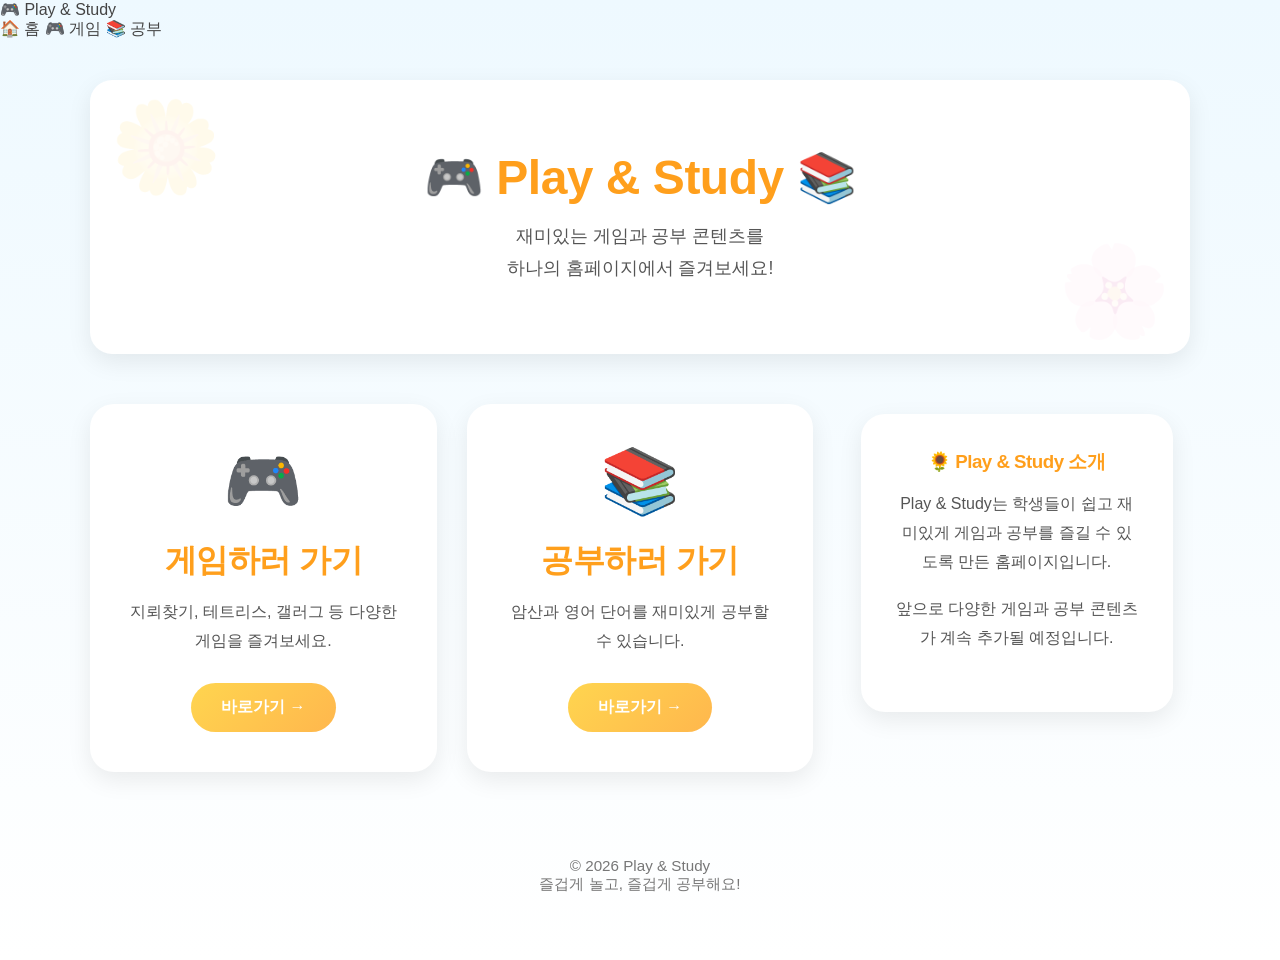
==== index.html @ 4e5a29ec "Add files via upload" ====
<!--
파일:
/index.html
-->

<!DOCTYPE html>
<html lang="ko">

<head>

<meta charset="UTF-8">

<meta name="viewport" content="width=device-width, initial-scale=1.0">

<title>Play & Study</title>

<link rel="stylesheet" href="css style.css">

</head>

<body>

<header class="site-header">

    <div class="logo">

        <a href="index.html">
            🎮 Play & Study
        </a>

    </div>

    <nav class="main-nav">

        <a href="index.html" class="active">
            🏠 홈
        </a>

        <a href="pages game_list.html">
            🎮 게임
        </a>

        <a href="pages study_list.html">
            📚 공부
        </a>

    </nav>

</header>

<section class="hero">

    <h1>🎮 Play & Study 📚</h1>

    <p>

        재미있는 게임과 공부 콘텐츠를<br>

        하나의 홈페이지에서 즐겨보세요!

    </p>

</section>

<main class="home">

    <a href="pages game_list.html" class="main-card">

        <div class="emoji">
            🎮
        </div>

        <h2>게임하러 가기</h2>

        <p>

            지뢰찾기, 테트리스, 갤러그 등

            다양한 게임을 즐겨보세요.

        </p>

        <span class="go">

            바로가기 →

        </span>

    </a>

    <a href="pages study_list.html" class="main-card">

        <div class="emoji">
            📚
        </div>

        <h2>공부하러 가기</h2>

        <p>

            암산과 영어 단어를

            재미있게 공부할 수 있습니다.

        </p>

        <span class="go">

            바로가기 →

        </span>

    </a>
    <section class="about">

        <h3>🌻 Play & Study 소개</h3>

        <p>
            Play & Study는 학생들이 쉽고 재미있게
            게임과 공부를 즐길 수 있도록 만든 홈페이지입니다.
        </p>

        <br>

        <p>
            앞으로 다양한 게임과 공부 콘텐츠가
            계속 추가될 예정입니다.
        </p>

    </section>

</main>

<footer>

    <p>
        © 2026 Play & Study
    </p>

    <p>
        즐겁게 놀고, 즐겁게 공부해요!
    </p>

</footer>
</body>

</html>
---- css style.css ----
/*
파일:
/css/style.css
*/

/* ===========================
   기본 설정
=========================== */

*{
    margin:0;
    padding:0;
    box-sizing:border-box;
}

:root{

    --sky:#eef9ff;
    --white:#ffffff;
    --yellow:#ffd54f;
    --orange:#ffb74d;
    --pink:#ff8fb1;
    --blue:#63b7ff;
    --text:#444444;

    --shadow:0 8px 24px rgba(0,0,0,.08);
    --radius:22px;

}

html{

    scroll-behavior:smooth;

}

body{

    font-family:
    Pretendard,
    "Malgun Gothic",
    sans-serif;

    background:
    linear-gradient(
        to bottom,
        #eef9ff,
        #ffffff
    );

    color:var(--text);

    min-height:100vh;

}

a{

    text-decoration:none;
    color:inherit;

}

img{

    max-width:100%;

}

/* ===========================
   Hero
=========================== */

.hero{

    width:90%;
    max-width:1100px;

    margin:40px auto;

    background:white;

    border-radius:var(--radius);

    box-shadow:var(--shadow);

    text-align:center;

    padding:70px 40px;

    position:relative;

    overflow:hidden;

}

.hero::before{

    content:"🌼";

    position:absolute;

    top:15px;
    left:20px;

    font-size:90px;

    opacity:.08;

}

.hero::after{

    content:"🌸";

    position:absolute;

    right:20px;
    bottom:10px;

    font-size:90px;

    opacity:.08;

}

.hero h1{

    color:#ff9f1c;

    font-size:3rem;

    margin-bottom:15px;

}

.hero p{

    font-size:1.1rem;

    line-height:1.8;

}

/* ===========================
   메인 카드
=========================== */

.home{

    width:90%;
    max-width:1100px;

    margin:45px auto;

    display:grid;

    grid-template-columns:
    repeat(
        auto-fit,
        minmax(320px,1fr)
    );

    gap:28px;

}

.main-card{

    background:white;

    border-radius:24px;

    padding:40px;

    box-shadow:var(--shadow);

    text-align:center;

    transition:.25s;

}

.main-card:hover{

    transform:
    translateY(-8px);

}

.main-card .emoji{

    font-size:64px;

    margin-bottom:20px;

}

.main-card h2{

    color:#ff9f1c;

    margin-bottom:15px;

    font-size:2rem;

}

.main-card p{

    line-height:1.8;

    min-height:60px;

}

.go{

    display:inline-block;

    margin-top:28px;

    background:
    linear-gradient(
        135deg,
        var(--yellow),
        var(--orange)
    );

    color:white;

    padding:14px 28px;

    border-radius:999px;

    font-weight:bold;

    transition:.25s;

}

.main-card:hover .go{

    transform:scale(1.05);

}
/* ===========================
   메인 메뉴
=========================== */

.home{

    width:90%;
    max-width:1100px;

    margin:50px auto;

    display:grid;

    grid-template-columns:repeat(auto-fit,minmax(320px,1fr));

    gap:30px;

}

.main-card{

    display:block;

    background:#fff;

    border-radius:24px;

    padding:40px;

    text-align:center;

    box-shadow:var(--shadow);

    transition:.25s;

}

.main-card:hover{

    transform:translateY(-8px);

}

.main-card .emoji{

    font-size:64px;

    margin-bottom:20px;

}

.main-card h2{

    color:#ff9f1c;

    margin-bottom:15px;

}

.main-card p{

    line-height:1.8;

    min-height:60px;

}

.go{

    display:inline-block;

    margin-top:25px;

    padding:14px 30px;

    border-radius:999px;

    background:linear-gradient(135deg,var(--yellow),var(--orange));

    color:white;

    font-weight:bold;

    transition:.25s;

}

.main-card:hover .go{

    transform:scale(1.05);

}

/* ===========================
   소개
=========================== */

.about{

    width:90%;

    max-width:1100px;

    margin:10px auto 60px;

    background:#fff;

    border-radius:24px;

    box-shadow:var(--shadow);

    padding:35px;

    text-align:center;

}

.about h3{

    color:#ff9f1c;

    margin-bottom:15px;

}

.about p{

    line-height:1.8;

}
/* ===========================
   게임 / 공부 목록
=========================== */

.list-page{

    width:90%;

    max-width:1100px;

    margin:50px auto;

    display:grid;

    grid-template-columns:repeat(auto-fit,minmax(300px,1fr));

    gap:28px;

}

.content-card{

    display:block;

    background:#ffffff;

    border-radius:24px;

    padding:35px;

    text-align:center;

    box-shadow:var(--shadow);

    transition:.25s;

}

.content-card:hover{

    transform:translateY(-8px);

}

.icon{

    font-size:64px;

    margin-bottom:20px;

}

.content-card h2{

    color:#ff9f1c;

    margin-bottom:15px;

    font-size:1.8rem;

}

.content-card p{

    line-height:1.8;

    min-height:70px;

    color:#555;

}

/* ===========================
   하단 버튼
=========================== */

.bottom-menu{

    width:90%;

    max-width:1100px;

    margin:20px auto 60px;

    text-align:center;

}

.back-btn{

    display:inline-block;

    padding:14px 34px;

    border-radius:999px;

    background:linear-gradient(
        135deg,
        var(--yellow),
        var(--orange)
    );

    color:#fff;

    font-weight:bold;

    transition:.25s;

    box-shadow:var(--shadow);

}

.back-btn:hover{

    transform:translateY(-4px);

}

/* ===========================
   작은 애니메이션
=========================== */

.main-card,
.content-card,
.back-btn{

    cursor:pointer;

}

.main-card:hover,
.content-card:hover{

    box-shadow:
    0 14px 32px rgba(0,0,0,.12);

}
/* ===========================
   Footer
=========================== */

footer{

    margin-top:40px;

    padding:35px 20px;

    text-align:center;

    color:#777;

    font-size:.95rem;

}

/* ===========================
   공통 애니메이션
=========================== */

.main-card,
.content-card,
.back-btn,
.go{

    transition:
        transform .25s,
        box-shadow .25s,
        background .25s;

}

.main-card:hover,
.content-card:hover{

    box-shadow:
        0 16px 36px rgba(0,0,0,.12);

}

.go:hover,
.back-btn:hover{

    filter:brightness(1.05);

}

/* ===========================
   공통 제목
=========================== */

.hero h1,
.main-card h2,
.content-card h2,
.about h3{

    letter-spacing:-0.5px;

}

/* ===========================
   공통 문단
=========================== */

.hero p,
.main-card p,
.content-card p,
.about p{

    color:#555;

}

/* ===========================
   링크
=========================== */

.main-card,
.content-card{

    color:inherit;

}

/* ===========================
   페이지 여백
=========================== */

body{

    padding-bottom:30px;

}
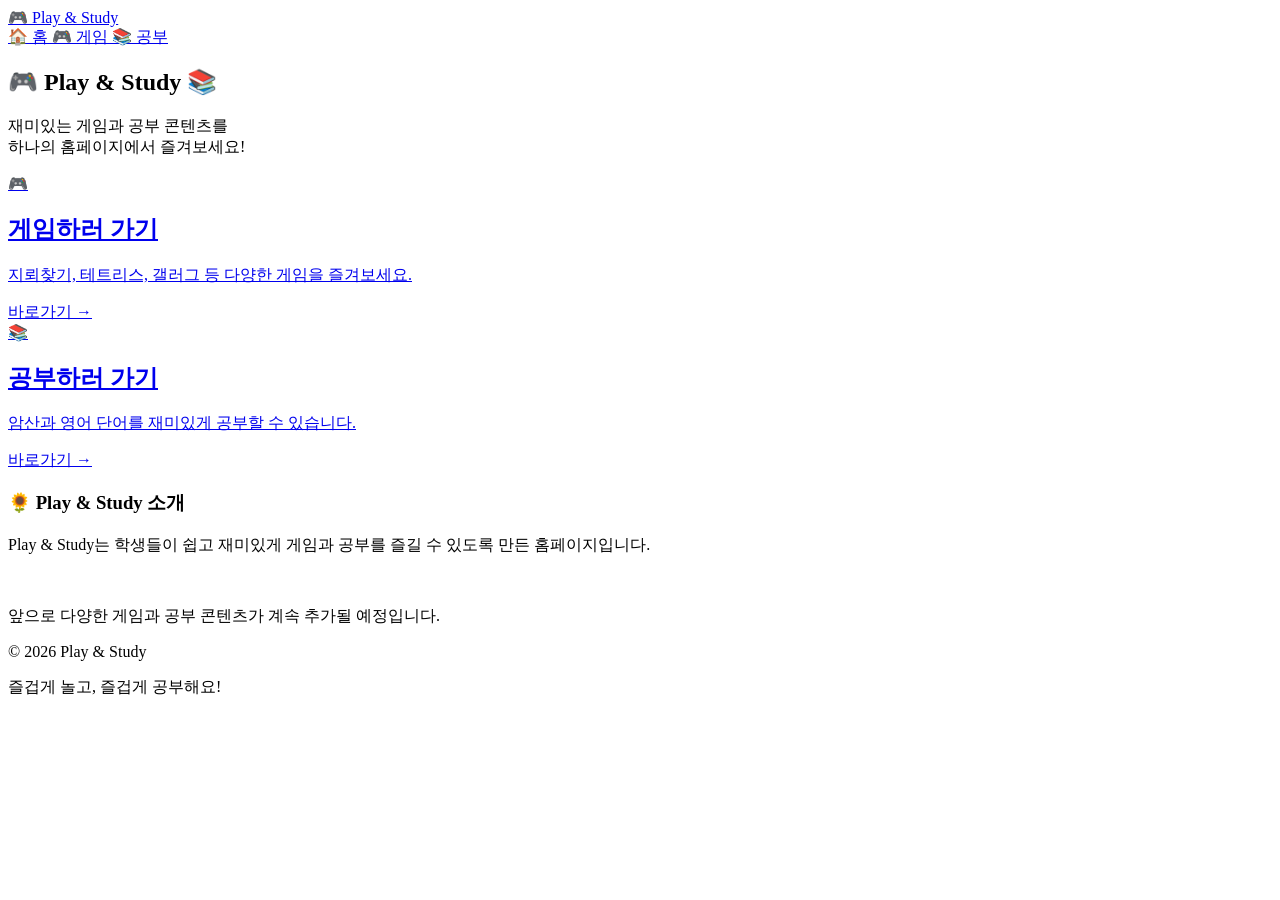
==== commit 85fa94fe: "Add files via upload" ====
--- a/index.html
+++ b/index.html
@@ -36,11 +36,11 @@
             🏠 홈
         </a>
 
-        <a href="pages game_list.html">
+        <a href="game_list.html">
             🎮 게임
         </a>
 
-        <a href="pages study_list.html">
+        <a href="study_list.html">
             📚 공부
         </a>
 
@@ -64,7 +64,7 @@
 
 <main class="home">
 
-    <a href="pages game_list.html" class="main-card">
+    <a href="game_list.html" class="main-card">
 
         <div class="emoji">
             🎮
@@ -88,7 +88,7 @@
 
     </a>
 
-    <a href="pages study_list.html" class="main-card">
+    <a href="study_list.html" class="main-card">
 
         <div class="emoji">
             📚
@@ -139,9 +139,4 @@
 
     <p>
         즐겁게 놀고, 즐겁게 공부해요!
-    </p>
-
-</footer>
-</body>
-
-</html>+    </p>
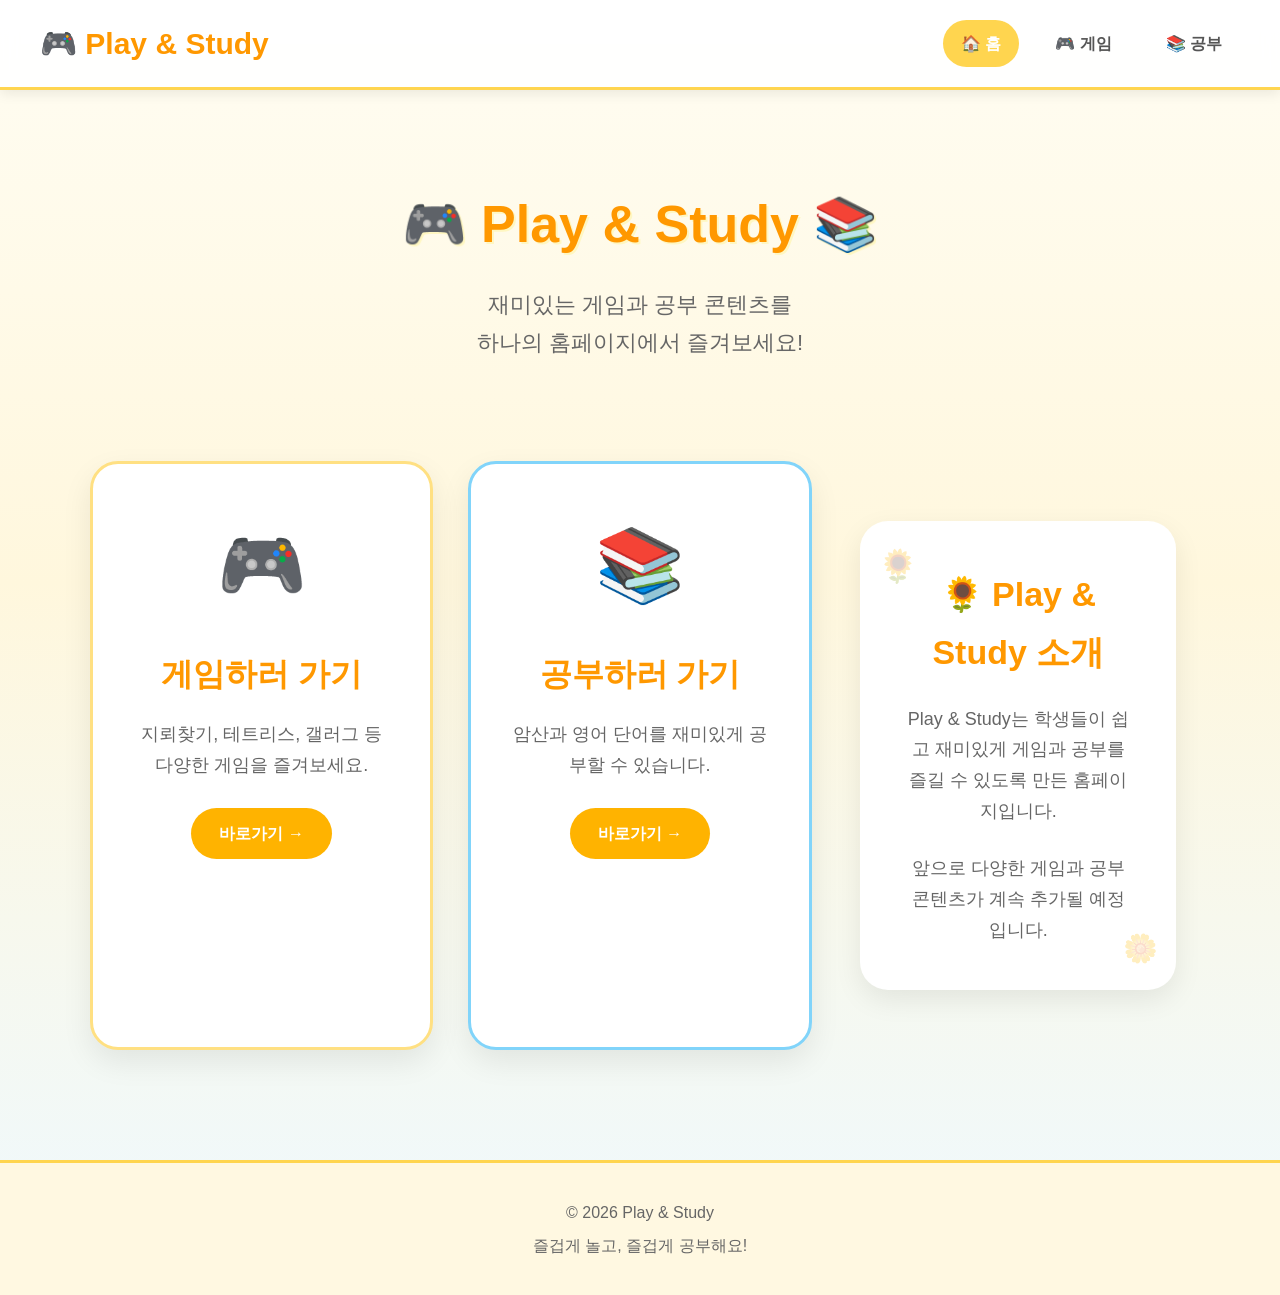
==== commit e1e2f933: "Add files via upload" ====
--- a/index.html
+++ b/index.html
@@ -14,7 +14,7 @@
 
 <title>Play & Study</title>
 
-<link rel="stylesheet" href="css style.css">
+<link rel="stylesheet" href="css/style.css">
 
 </head>
 
@@ -36,11 +36,11 @@
             🏠 홈
         </a>
 
-        <a href="game_list.html">
+        <a href="pages/game_list.html">
             🎮 게임
         </a>
 
-        <a href="study_list.html">
+        <a href="pages/study_list.html">
             📚 공부
         </a>
 
@@ -64,7 +64,7 @@
 
 <main class="home">
 
-    <a href="game_list.html" class="main-card">
+    <a href="pages/game_list.html" class="main-card">
 
         <div class="emoji">
             🎮
@@ -88,7 +88,7 @@
 
     </a>
 
-    <a href="study_list.html" class="main-card">
+    <a href="pages/study_list.html" class="main-card">
 
         <div class="emoji">
             📚
@@ -139,4 +139,9 @@
 
     <p>
         즐겁게 놀고, 즐겁게 공부해요!
-    </p>+    </p>
+</footer>
+
+</body>
+
+</html>
--- a/css/style.css
+++ b/css/style.css
@@ -0,0 +1,639 @@
+/*
+파일:
+/css/style.css
+*/
+
+*{
+    margin:0;
+    padding:0;
+    box-sizing:border-box;
+}
+
+html{
+    scroll-behavior:smooth;
+}
+
+body{
+    font-family:"Malgun Gothic",sans-serif;
+    background:linear-gradient(180deg,#fffdf3 0%,#fff7dd 45%,#eef9ff 100%);
+    color:#444;
+    line-height:1.7;
+}
+
+/* ===========================
+   Header
+=========================== */
+
+.site-header{
+    width:100%;
+    position:sticky;
+    top:0;
+    z-index:1000;
+
+    display:flex;
+    justify-content:space-between;
+    align-items:center;
+
+    padding:18px 40px;
+
+    background:#ffffffee;
+    backdrop-filter:blur(8px);
+
+    border-bottom:3px solid #ffd54f;
+
+    box-shadow:0 4px 12px rgba(0,0,0,.08);
+}
+
+.logo a{
+    text-decoration:none;
+    font-size:30px;
+    font-weight:bold;
+    color:#ff9800;
+}
+
+.main-nav{
+    display:flex;
+    gap:18px;
+}
+
+.main-nav a{
+    text-decoration:none;
+
+    padding:10px 18px;
+
+    border-radius:999px;
+
+    color:#555;
+
+    font-weight:bold;
+
+    transition:.25s;
+}
+
+.main-nav a:hover,
+.main-nav a.active{
+    background:#ffd54f;
+    color:#fff;
+}
+
+/* ===========================
+   Hero
+=========================== */
+
+.hero{
+    text-align:center;
+
+    padding:90px 20px 60px;
+}
+
+.hero h1{
+    font-size:52px;
+
+    color:#ff9800;
+
+    margin-bottom:18px;
+}
+
+.hero p{
+    font-size:22px;
+
+    color:#666;
+}
+
+/* ===========================
+   Main Cards
+=========================== */
+
+.home{
+
+    width:min(1100px,92%);
+
+    margin:40px auto;
+
+    display:grid;
+
+    grid-template-columns:repeat(auto-fit,minmax(320px,1fr));
+
+    gap:35px;
+
+}
+
+.main-card{
+
+    display:block;
+
+    text-decoration:none;
+
+    background:white;
+
+    border-radius:28px;
+
+    padding:40px;
+
+    text-align:center;
+
+    box-shadow:0 12px 30px rgba(0,0,0,.08);
+
+    transition:.3s;
+}
+
+.main-card:hover{
+
+    transform:translateY(-8px);
+
+    box-shadow:0 18px 40px rgba(255,193,7,.25);
+
+}
+
+.main-card .emoji{
+
+    font-size:72px;
+
+    margin-bottom:20px;
+
+}
+
+.main-card h2{
+
+    color:#ff9800;
+
+    margin-bottom:18px;
+
+    font-size:32px;
+
+}
+
+.main-card p{
+
+    color:#666;
+
+    font-size:18px;
+
+}
+
+.go{
+
+    display:inline-block;
+
+    margin-top:28px;
+
+    background:#ffb300;
+
+    color:white;
+
+    padding:12px 28px;
+
+    border-radius:999px;
+
+    font-weight:bold;
+}
+/* ===========================
+   소개 영역
+=========================== */
+
+.about{
+
+    width:min(1000px,92%);
+
+    margin:60px auto;
+
+    background:#ffffff;
+
+    border-radius:28px;
+
+    padding:45px;
+
+    text-align:center;
+
+    box-shadow:0 10px 28px rgba(0,0,0,.08);
+
+}
+
+.about h3{
+
+    color:#ff9800;
+
+    font-size:34px;
+
+    margin-bottom:22px;
+
+}
+
+.about p{
+
+    font-size:18px;
+
+    color:#666;
+
+}
+
+/* ===========================
+   게임 / 공부 목록
+=========================== */
+
+.list-page{
+
+    width:min(1100px,92%);
+
+    margin:40px auto;
+
+    display:grid;
+
+    grid-template-columns:repeat(auto-fit,minmax(280px,1fr));
+
+    gap:30px;
+
+}
+
+.content-card{
+
+    display:block;
+
+    text-decoration:none;
+
+    background:white;
+
+    border-radius:25px;
+
+    padding:35px;
+
+    text-align:center;
+
+    box-shadow:0 10px 25px rgba(0,0,0,.08);
+
+    transition:.3s;
+
+}
+
+.content-card:hover{
+
+    transform:translateY(-8px);
+
+    box-shadow:0 18px 40px rgba(255,193,7,.25);
+
+}
+
+.content-card .icon{
+
+    font-size:64px;
+
+    margin-bottom:18px;
+
+}
+
+.content-card h2{
+
+    color:#ff9800;
+
+    margin-bottom:15px;
+
+    font-size:28px;
+
+}
+
+.content-card p{
+
+    color:#666;
+
+    font-size:17px;
+
+}
+
+/* ===========================
+   하단 버튼
+=========================== */
+
+.bottom-menu{
+
+    grid-column:1 / -1;
+
+    text-align:center;
+
+    margin-top:20px;
+
+}
+
+.back-btn{
+
+    display:inline-block;
+
+    text-decoration:none;
+
+    background:#ffb300;
+
+    color:white;
+
+    padding:14px 34px;
+
+    border-radius:999px;
+
+    font-weight:bold;
+
+    transition:.25s;
+
+}
+
+.back-btn:hover{
+
+    background:#ff9800;
+
+    transform:translateY(-2px);
+
+}
+
+/* ===========================
+   Footer
+=========================== */
+
+footer{
+
+    margin-top:70px;
+
+    padding:30px 20px;
+
+    text-align:center;
+
+    background:#fff8e1;
+
+    border-top:3px solid #ffd54f;
+
+}
+
+footer p{
+
+    color:#666;
+
+    margin:6px 0;
+
+}
+/* ===========================
+   반응형
+=========================== */
+
+@media (max-width:900px){
+
+    .site-header{
+
+        flex-direction:column;
+
+        gap:18px;
+
+        padding:20px;
+
+    }
+
+    .main-nav{
+
+        flex-wrap:wrap;
+
+        justify-content:center;
+
+    }
+
+    .hero{
+
+        padding:70px 20px 40px;
+
+    }
+
+    .hero h1{
+
+        font-size:40px;
+
+    }
+
+    .hero p{
+
+        font-size:18px;
+
+    }
+
+}
+
+@media (max-width:600px){
+
+    .logo a{
+
+        font-size:24px;
+
+    }
+
+    .hero h1{
+
+        font-size:32px;
+
+    }
+
+    .main-card{
+
+        padding:28px;
+
+    }
+
+    .main-card h2{
+
+        font-size:26px;
+
+    }
+
+    .content-card{
+
+        padding:28px;
+
+    }
+
+    .content-card h2{
+
+        font-size:24px;
+
+    }
+
+    .about{
+
+        padding:30px;
+
+    }
+
+}
+
+/* ===========================
+   공통 애니메이션
+=========================== */
+
+.main-card,
+.content-card,
+.back-btn,
+.main-nav a{
+
+    transition:all .25s ease;
+
+}
+
+.main-card:hover,
+.content-card:hover{
+
+    transform:translateY(-8px) scale(1.02);
+
+}
+
+.main-card:active,
+.content-card:active{
+
+    transform:scale(.98);
+
+}
+
+/* ===========================
+   선택 방지
+=========================== */
+
+img{
+
+    user-select:none;
+
+    -webkit-user-drag:none;
+
+}
+
+button{
+
+    cursor:pointer;
+
+    font-family:inherit;
+
+}
+
+a{
+
+    color:inherit;
+
+}
+/* ===========================
+   여름 분위기 장식
+=========================== */
+
+.hero h1{
+
+    text-shadow:2px 2px 0 #fff7c2;
+
+}
+
+.logo a:hover{
+
+    color:#ffb300;
+
+}
+
+.about{
+
+    position:relative;
+
+    overflow:hidden;
+
+}
+
+.about::before{
+
+    content:"🌻";
+
+    position:absolute;
+
+    top:18px;
+
+    left:18px;
+
+    font-size:32px;
+
+    opacity:.25;
+
+}
+
+.about::after{
+
+    content:"🌼";
+
+    position:absolute;
+
+    bottom:18px;
+
+    right:18px;
+
+    font-size:28px;
+
+    opacity:.25;
+
+}
+
+/* ===========================
+   카드 꾸미기
+=========================== */
+
+.main-card{
+
+    border:3px solid #fff3cd;
+
+}
+
+.content-card{
+
+    border:3px solid #fff3cd;
+
+}
+
+.main-card:nth-child(1){
+
+    border-color:#ffe082;
+
+}
+
+.main-card:nth-child(2){
+
+    border-color:#81d4fa;
+
+}
+
+.content-card:hover{
+
+    border-color:#ffca28;
+
+}
+
+/* ===========================
+   스크롤바
+=========================== */
+
+::-webkit-scrollbar{
+
+    width:10px;
+
+}
+
+::-webkit-scrollbar-track{
+
+    background:#fff8dc;
+
+}
+
+::-webkit-scrollbar-thumb{
+
+    background:#ffd54f;
+
+    border-radius:999px;
+
+}
+
+::-webkit-scrollbar-thumb:hover{
+
+    background:#ffb300;
+
+}
+
+/* ===========================
+   마지막 여백
+=========================== */
+
+main{
+
+    padding-bottom:40px;
+
+}
